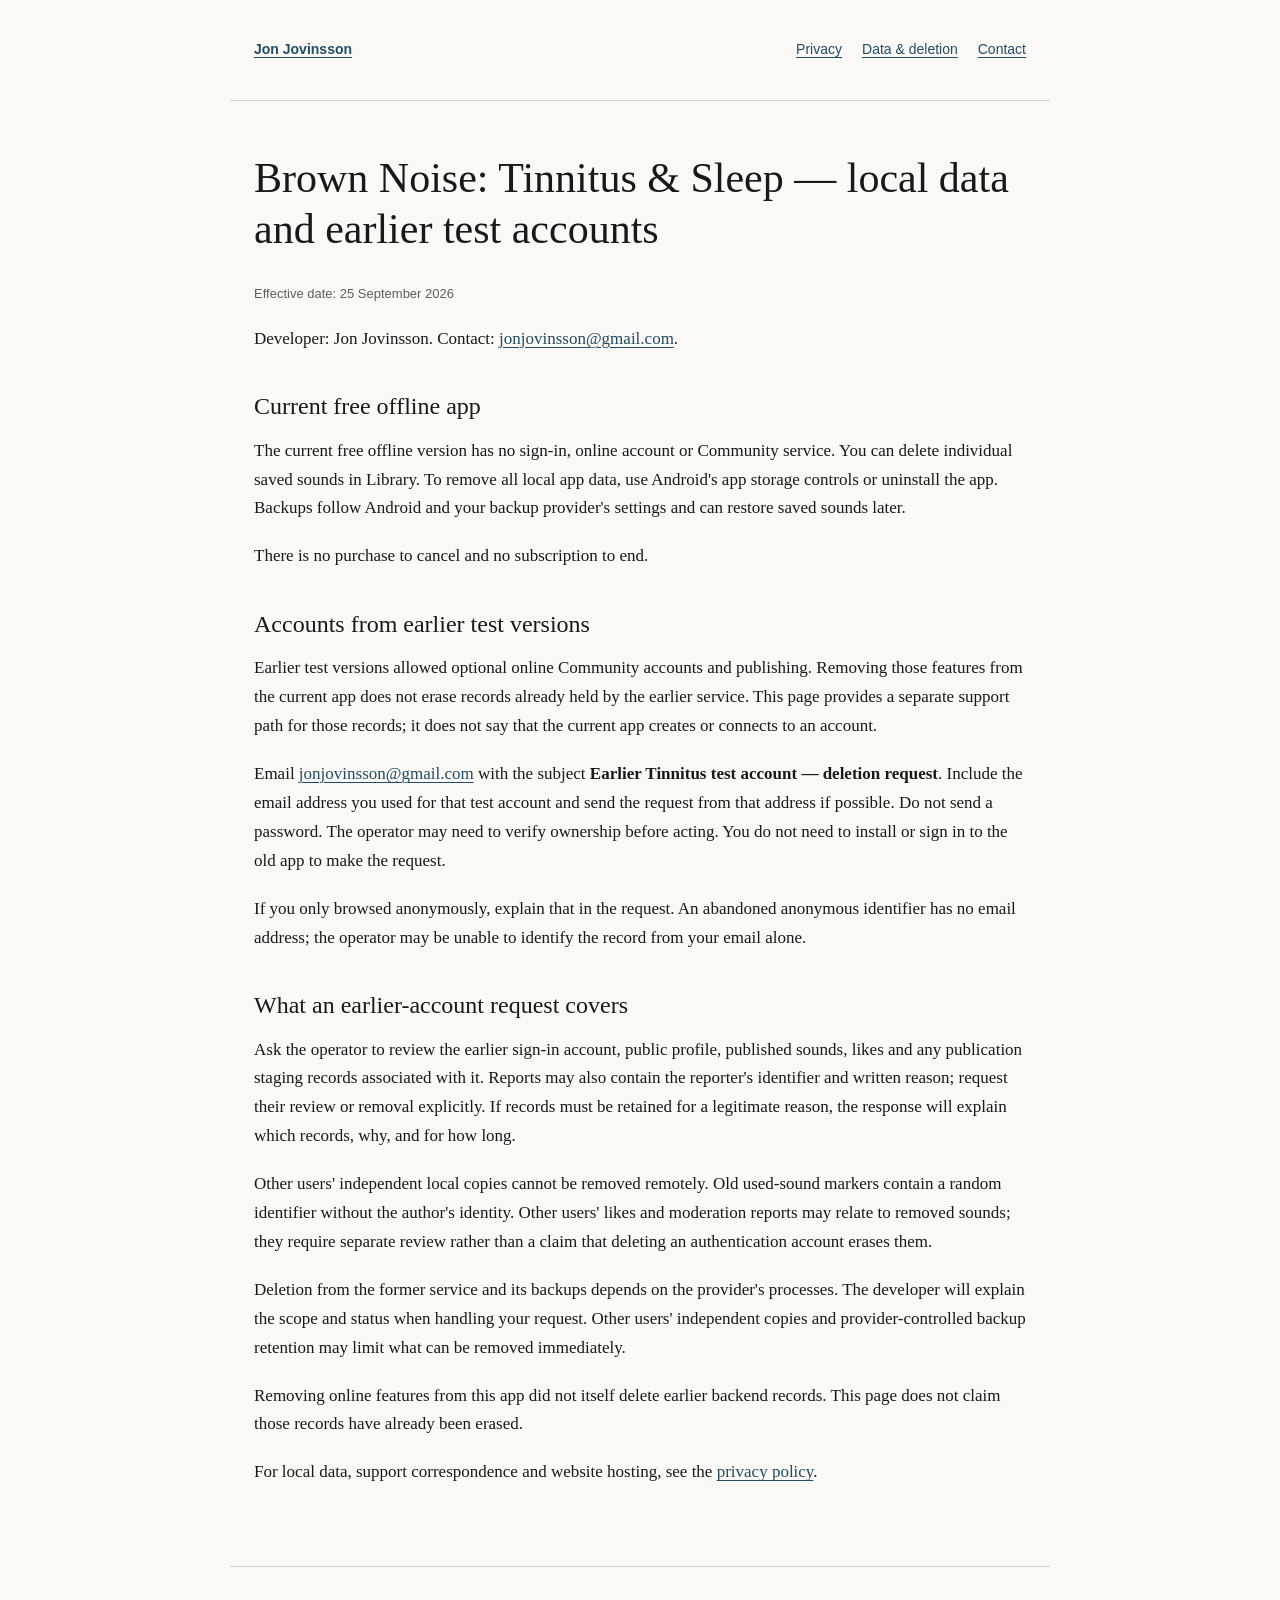
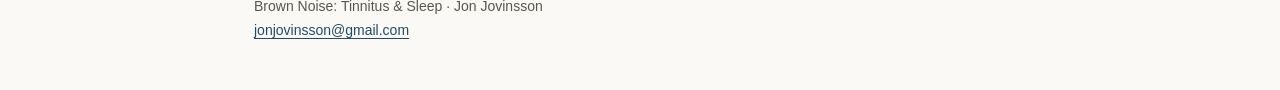
==== brown-noise/data-deletion/index.html @ 9e7b7594 "Add Brown Noise privacy and legacy data request pages" ====
<!doctype html>
<html lang="en">
<head>
  <meta charset="utf-8">
  <meta name="viewport" content="width=device-width, initial-scale=1">
  <title>Brown Noise: Tinnitus &amp; Sleep — local data and earlier test accounts</title>
  <meta name="description" content="Privacy and support for Brown Noise: Tinnitus &amp; Sleep, the free offline sound app by Jon Jovinsson.">
  <link rel="canonical" href="https://jonjovinsson.com/brown-noise/data-deletion/">
  <link rel="stylesheet" href="/brown-noise/legal.css">
</head>
<body>
  <a class="skip" href="#content">Skip to content</a>
  <header>
    <a class="home" href="/">Jon Jovinsson</a>
    <nav aria-label="App support">
      <a href="/brown-noise/privacy/">Privacy</a>
      <a href="/brown-noise/data-deletion/">Data &amp; deletion</a>
      <a href="mailto:jonjovinsson@gmail.com">Contact</a>
    </nav>
  </header>
  <main id="content">
    <h1>Brown Noise: Tinnitus &amp; Sleep — local data and earlier test accounts</h1>
    <p>Effective date: 25 September 2026</p>
    <p>Developer: Jon Jovinsson. Contact: <a href="mailto:jonjovinsson@gmail.com">jonjovinsson@gmail.com</a>.</p>
    <h2>Current free offline app</h2>
    <p>The current free offline version has no sign-in, online account or Community service. You can delete individual saved sounds in Library. To remove all local app data, use Android&#x27;s app storage controls or uninstall the app. Backups follow Android and your backup provider&#x27;s settings and can restore saved sounds later.</p>
    <p>There is no purchase to cancel and no subscription to end.</p>
    <h2>Accounts from earlier test versions</h2>
    <p>Earlier test versions allowed optional online Community accounts and publishing. Removing those features from the current app does not erase records already held by the earlier service. This page provides a separate support path for those records; it does not say that the current app creates or connects to an account.</p>
    <p>Email <a href="mailto:jonjovinsson@gmail.com">jonjovinsson@gmail.com</a> with the subject <strong>Earlier Tinnitus test account — deletion request</strong>. Include the email address you used for that test account and send the request from that address if possible. Do not send a password. The operator may need to verify ownership before acting. You do not need to install or sign in to the old app to make the request.</p>
    <p>If you only browsed anonymously, explain that in the request. An abandoned anonymous identifier has no email address; the operator may be unable to identify the record from your email alone.</p>
    <h2>What an earlier-account request covers</h2>
    <p>Ask the operator to review the earlier sign-in account, public profile, published sounds, likes and any publication staging records associated with it. Reports may also contain the reporter&#x27;s identifier and written reason; request their review or removal explicitly. If records must be retained for a legitimate reason, the response will explain which records, why, and for how long.</p>
    <p>Other users&#x27; independent local copies cannot be removed remotely. Old used-sound markers contain a random identifier without the author&#x27;s identity. Other users&#x27; likes and moderation reports may relate to removed sounds; they require separate review rather than a claim that deleting an authentication account erases them.</p>
    <p>Deletion from the former service and its backups depends on the provider&#x27;s processes. The developer will explain the scope and status when handling your request. Other users&#x27; independent copies and provider-controlled backup retention may limit what can be removed immediately.</p>
    <p>Removing online features from this app did not itself delete earlier backend records. This page does not claim those records have already been erased.</p>
    <p>For local data, support correspondence and website hosting, see the <a href="/brown-noise/privacy/">privacy policy</a>.</p>
  </main>
  <footer>
    <p>Brown Noise: Tinnitus &amp; Sleep · Jon Jovinsson<br>
    <a href="mailto:jonjovinsson@gmail.com">jonjovinsson@gmail.com</a></p>
  </footer>
</body>
</html>
---- brown-noise/legal.css ----
:root { color-scheme: light; color: #191919; background: #faf9f6; }
* { box-sizing: border-box; }
body { margin: 0; font-family: Georgia, 'Times New Roman', serif; line-height: 1.7; }
header, main, footer { max-width: 820px; margin: auto; padding: 28px 24px; }
header { display: flex; justify-content: space-between; flex-wrap: wrap; gap: 12px 28px; border-bottom: 1px solid #d4d1c9; }
header, footer { font-family: Arial, sans-serif; font-size: 14px; }
nav { display: flex; gap: 20px; flex-wrap: wrap; }
nav a { display: inline-flex; align-items: center; min-height: 44px; }
.home { display: inline-flex; align-items: center; font-weight: 600; }
main { padding-top: 52px; padding-bottom: 60px; }
h1 { font-size: clamp(30px, 5vw, 42px); font-weight: 500; line-height: 1.22; margin: 0 0 28px; }
h2 { font-size: 24px; font-weight: 500; line-height: 1.3; margin: 38px 0 14px; }
p { font-size: 17px; margin: 0 0 19px; overflow-wrap: anywhere; }
main > p:first-of-type { font-family: Arial, sans-serif; font-size: 13px; color: #5f5f59; }
a { color: #224c63; text-underline-offset: .2em; }
a:focus-visible { outline: 2px solid #224c63; outline-offset: 5px; }
footer { border-top: 1px solid #d4d1c9; color: #575750; }
footer p { font-size: 14px; }
.skip { position: absolute; top: -100px; left: 16px; background: #faf9f6; padding: 12px; }
.skip:focus { top: 8px; }
@media (max-width: 480px) { main { padding-top: 32px; } header { padding-top: 18px; padding-bottom: 14px; } }
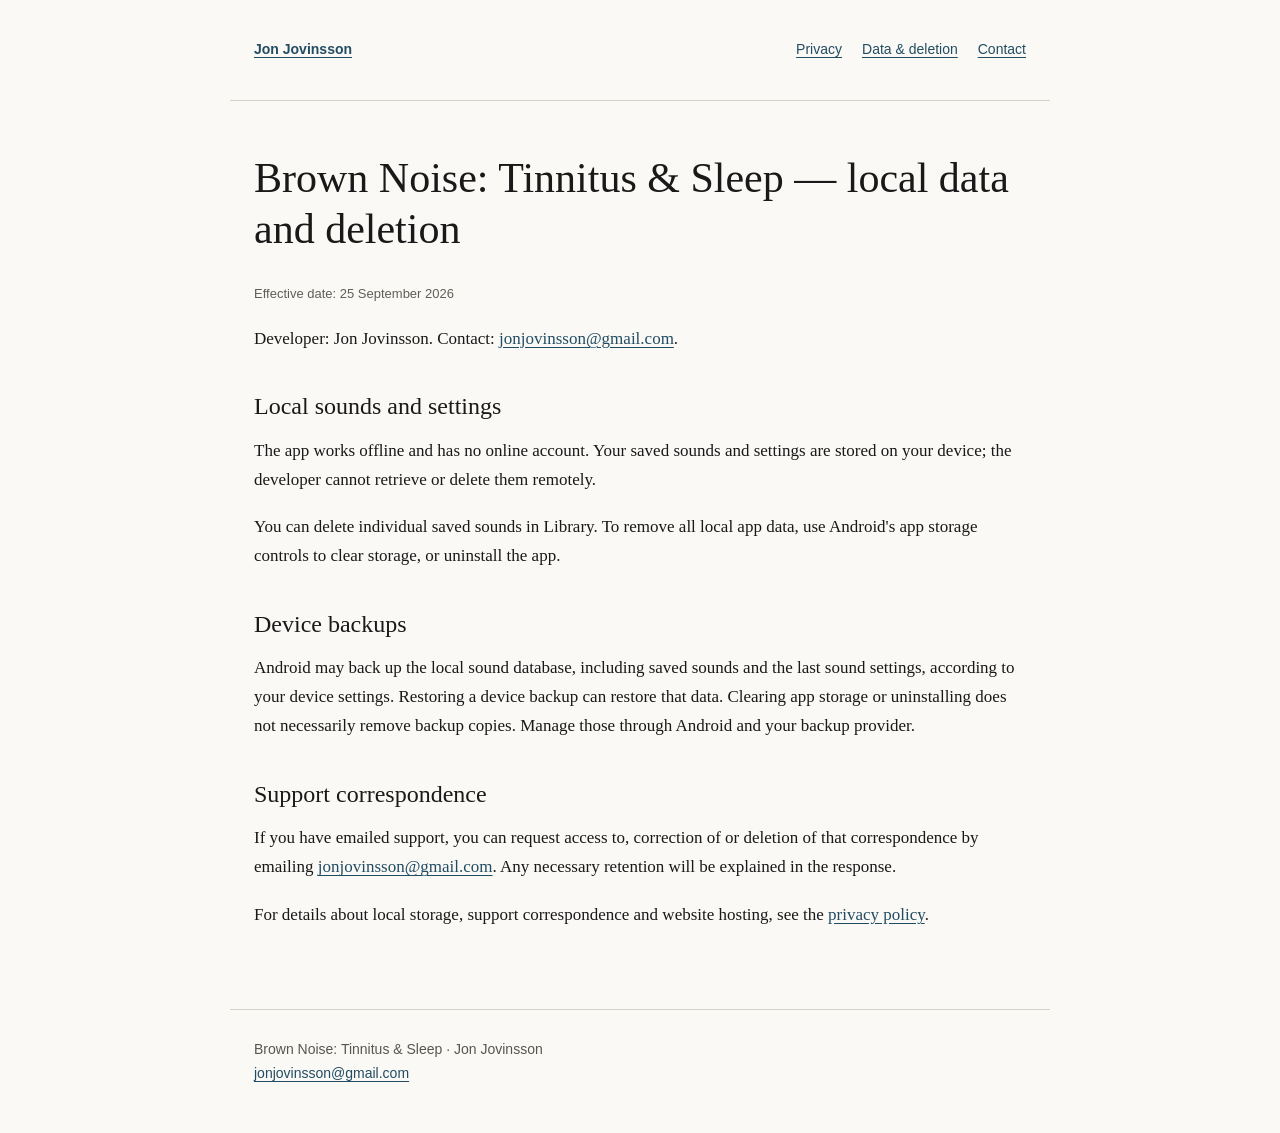
==== commit 0670258f: "Describe initial offline release without unreleased prototype history" ====
--- a/brown-noise/data-deletion/index.html
+++ b/brown-noise/data-deletion/index.html
@@ -3,7 +3,7 @@
 <head>
   <meta charset="utf-8">
   <meta name="viewport" content="width=device-width, initial-scale=1">
-  <title>Brown Noise: Tinnitus &amp; Sleep — local data and earlier test accounts</title>
+  <title>Brown Noise: Tinnitus &amp; Sleep — local data and deletion</title>
   <meta name="description" content="Privacy and support for Brown Noise: Tinnitus &amp; Sleep, the free offline sound app by Jon Jovinsson.">
   <link rel="canonical" href="https://jonjovinsson.com/brown-noise/data-deletion/">
   <link rel="stylesheet" href="/brown-noise/legal.css">
@@ -19,22 +19,17 @@
     </nav>
   </header>
   <main id="content">
-    <h1>Brown Noise: Tinnitus &amp; Sleep — local data and earlier test accounts</h1>
+    <h1>Brown Noise: Tinnitus &amp; Sleep — local data and deletion</h1>
     <p>Effective date: 25 September 2026</p>
     <p>Developer: Jon Jovinsson. Contact: <a href="mailto:jonjovinsson@gmail.com">jonjovinsson@gmail.com</a>.</p>
-    <h2>Current free offline app</h2>
-    <p>The current free offline version has no sign-in, online account or Community service. You can delete individual saved sounds in Library. To remove all local app data, use Android&#x27;s app storage controls or uninstall the app. Backups follow Android and your backup provider&#x27;s settings and can restore saved sounds later.</p>
-    <p>There is no purchase to cancel and no subscription to end.</p>
-    <h2>Accounts from earlier test versions</h2>
-    <p>Earlier test versions allowed optional online Community accounts and publishing. Removing those features from the current app does not erase records already held by the earlier service. This page provides a separate support path for those records; it does not say that the current app creates or connects to an account.</p>
-    <p>Email <a href="mailto:jonjovinsson@gmail.com">jonjovinsson@gmail.com</a> with the subject <strong>Earlier Tinnitus test account — deletion request</strong>. Include the email address you used for that test account and send the request from that address if possible. Do not send a password. The operator may need to verify ownership before acting. You do not need to install or sign in to the old app to make the request.</p>
-    <p>If you only browsed anonymously, explain that in the request. An abandoned anonymous identifier has no email address; the operator may be unable to identify the record from your email alone.</p>
-    <h2>What an earlier-account request covers</h2>
-    <p>Ask the operator to review the earlier sign-in account, public profile, published sounds, likes and any publication staging records associated with it. Reports may also contain the reporter&#x27;s identifier and written reason; request their review or removal explicitly. If records must be retained for a legitimate reason, the response will explain which records, why, and for how long.</p>
-    <p>Other users&#x27; independent local copies cannot be removed remotely. Old used-sound markers contain a random identifier without the author&#x27;s identity. Other users&#x27; likes and moderation reports may relate to removed sounds; they require separate review rather than a claim that deleting an authentication account erases them.</p>
-    <p>Deletion from the former service and its backups depends on the provider&#x27;s processes. The developer will explain the scope and status when handling your request. Other users&#x27; independent copies and provider-controlled backup retention may limit what can be removed immediately.</p>
-    <p>Removing online features from this app did not itself delete earlier backend records. This page does not claim those records have already been erased.</p>
-    <p>For local data, support correspondence and website hosting, see the <a href="/brown-noise/privacy/">privacy policy</a>.</p>
+    <h2>Local sounds and settings</h2>
+    <p>The app works offline and has no online account. Your saved sounds and settings are stored on your device; the developer cannot retrieve or delete them remotely.</p>
+    <p>You can delete individual saved sounds in Library. To remove all local app data, use Android&#x27;s app storage controls to clear storage, or uninstall the app.</p>
+    <h2>Device backups</h2>
+    <p>Android may back up the local sound database, including saved sounds and the last sound settings, according to your device settings. Restoring a device backup can restore that data. Clearing app storage or uninstalling does not necessarily remove backup copies. Manage those through Android and your backup provider.</p>
+    <h2>Support correspondence</h2>
+    <p>If you have emailed support, you can request access to, correction of or deletion of that correspondence by emailing <a href="mailto:jonjovinsson@gmail.com">jonjovinsson@gmail.com</a>. Any necessary retention will be explained in the response.</p>
+    <p>For details about local storage, support correspondence and website hosting, see the <a href="/brown-noise/privacy/">privacy policy</a>.</p>
   </main>
   <footer>
     <p>Brown Noise: Tinnitus &amp; Sleep · Jon Jovinsson<br>
